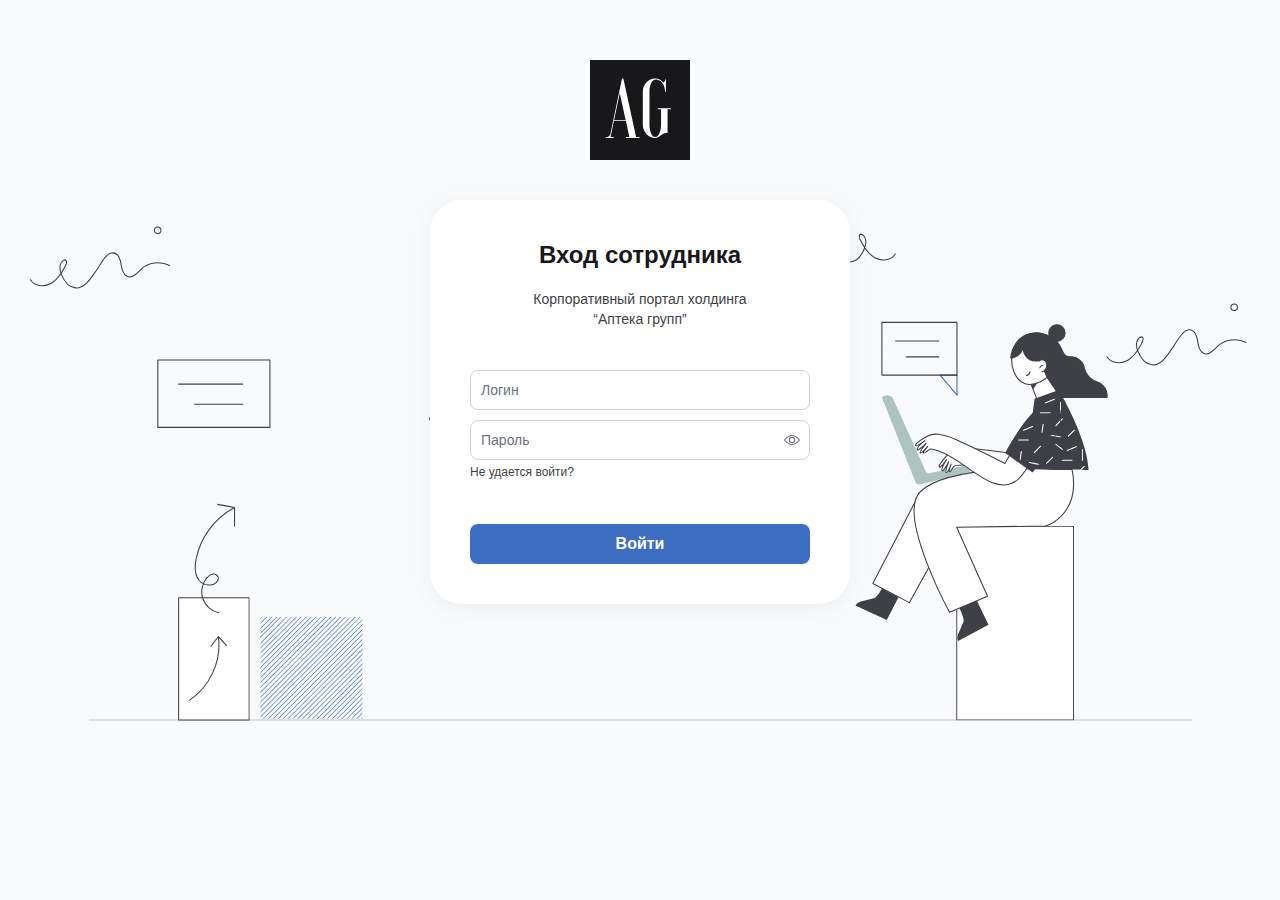
==== index.html @ 5dd35c18 "init: Initial commmit" ====
<!DOCTYPE html>
<html lang="ru">

<head>
	<meta charset="UTF-8">
	<meta http-equiv="X-UA-Compatible" content="IE=edge">
	<meta name="viewport" content="width=device-width, initial-scale=1.0">
	<title>АПТЕКА ГРУПП - Вход сотрудника</title>
	<meta property="og:title" content="АПТЕКА ГРУПП - Вход сотрудника">
	<meta property="og:description" content="Описание">
	<meta property="og:url" content="/">
	<meta property="og:site_name" content="АПТЕКА ГРУПП - Вход сотрудника">
	<!-- styles -->
	<link rel="stylesheet" href="css/vendor.min.css">
	<link rel="stylesheet" href="css/app.min.css">
</head>

<body>
	<!-- wrapper -->
	<div class="wrapper">
		<!-- content -->
		<div class="wrapper__content">
			<!-- auth -->
			<div class="auth" id="auth">
				<div class="auth__container">
					<div class="auth__wrap">
						<picture class="auth__logotype">
							<img src="img/logotype-square.svg" alt="AG">
						</picture>
						<div class="auth__wrapper">
							<div class="auth__top">
								<h1 class="auth__heading">Вход сотрудника</h1>
								<p class="auth__description">Корпоративный портал холдинга <br>“Аптека групп”</p>
							</div>
							<form action="#" class="auth-form auth__form">
								<div class="input-field auth-form__input">
									<div class="input-field__inner">
										<input type="text" class="input-field__input" placeholder="Логин">
									</div>
								</div>
								<div class="input-field auth-form__input">
									<div class="input-field__inner">
										<input type="password" class="input-field__input" placeholder="Пароль">
										<button class="input-field__visibility">
											<svg class="input-field__visibility-icon input-field__visibility-icon--default">
												<use xlink:href="img/sprite.svg#icon-eye"></use>
											</svg>
											<svg class="input-field__visibility-icon input-field__visibility-icon--active">
												<use xlink:href="img/sprite.svg#icon-eye-slash"></use>
											</svg>
										</button>
									</div>
								</div>
								<a href="#" class="auth-form__link">Не удается войти?</a>
								<button class="auth-form__btn btn">Войти</button>
							</form>
							<picture class="auth__img">
								<img src="img/auth-bg-mobile.svg" alt="Image">
							</picture>
						</div>
					</div>
				</div>
			</div>
			<!-- end of auth -->
		</div>
		<!-- end of content -->
	</div>
	<!-- end of wrapper -->
	<!-- scripts -->
	<script src="js/vendor.min.js"></script>
	<script src="js/app.min.js"></script>
</body>

</html>
---- css/app.min.css ----
body{position:relative;overflow-x:hidden;font-family:"Raleway",sans-serif;font-size:14px;line-height:1.25;color:#3f3f46;background:#f9fafb}ul,ol,li{display:block;padding:0;margin:0;list-style:none}h1,h2,h3,h4,h5,h6{margin:0;font-weight:normal;line-height:1.25;color:#18181b}p{margin:0}a{display:inline-block;color:#3f3f46;text-decoration:none;-webkit-transition:all .25s ease-in-out;transition:all .25s ease-in-out}a:hover{text-decoration:none;color:#3f3f46}a:active{color:#3f3f46}input[type=number]{-moz-appearance:textfield}input[type=number]::-webkit-outer-spin-button,input[type=number]::-webkit-inner-spin-button{display:none;-webkit-appearance:none;appearance:none;margin:0}picture{display:block}img{max-width:100%}svg{-webkit-transition:all .25s ease-in-out;transition:all .25s ease-in-out}.container{margin:0 auto;padding:0 20px;max-width:1374px;width:100%}@media screen and (min-width: 744px)and (max-width: 1023px){.container{padding:0 20px}}@media screen and (max-width: 743px){.container{padding:0 20px}}.btn{display:-webkit-box;display:-ms-flexbox;display:flex;-webkit-box-align:center;-ms-flex-align:center;align-items:center;-webkit-box-pack:center;-ms-flex-pack:center;justify-content:center;padding:12px 24px;width:-webkit-fit-content;width:-moz-fit-content;width:fit-content;font-size:16px;font-weight:600;line-height:1;text-align:center;color:#fff;background:#3e6ec1;border:none;border-radius:8px;-webkit-transition:all .25s ease-in-out;transition:all .25s ease-in-out}.btn:focus{outline:none}.btn:hover{color:#fff}@media screen and (hover: hover){.btn:hover{background:#2563eb}}.input-field__inner{position:relative;width:100%}.input-field__input{-webkit-appearance:none;-moz-appearance:none;appearance:none;display:block;padding:11px 10px;width:100%;font-size:14px;font-weight:normal;line-height:1;text-align:left;color:#3f3f46;background:#fff;border:1px solid #d4d4d8;border-radius:8px;-webkit-transition:all .25s ease-in-out;transition:all .25s ease-in-out}.input-field__input::-webkit-input-placeholder{opacity:1;color:#6b7280}.input-field__input::-moz-placeholder{opacity:1;color:#6b7280}.input-field__input:-ms-input-placeholder{opacity:1;color:#6b7280}.input-field__input::-ms-input-placeholder{opacity:1;color:#6b7280}.input-field__input::placeholder{opacity:1;color:#6b7280}.input-field__input:focus{outline:none;border-color:#2563eb}@media screen and (hover: hover){.input-field__input:hover{border-color:#2563eb}}.input-field__visibility{position:absolute;top:50%;right:8px;z-index:1;-webkit-transform:translate(0, -50%);-ms-transform:translate(0, -50%);transform:translate(0, -50%);display:-webkit-box;display:-ms-flexbox;display:flex;-webkit-box-align:center;-ms-flex-align:center;align-items:center;-webkit-box-pack:center;-ms-flex-pack:center;justify-content:center;padding:0;min-width:20px;width:20px;height:20px;font-size:0;background:rgba(0,0,0,0);border:none;border-radius:0;-webkit-transition:all .25s ease-in-out;transition:all .25s ease-in-out}.input-field__visibility:focus{outline:none}.input-field__visibility.is--active .input-field__visibility-icon--default{opacity:0}.input-field__visibility.is--active .input-field__visibility-icon--active{opacity:1}@media screen and (hover: hover){.input-field__visibility:hover>svg{color:#2563eb}}.input-field__visibility-icon{position:absolute;top:50%;left:50%;-webkit-transform:translate(-50%, -50%);-ms-transform:translate(-50%, -50%);transform:translate(-50%, -50%);min-width:16px;width:16px;height:16px;color:#6b7280}.input-field__visibility-icon--active{opacity:0}.fixed{-webkit-transition:all .25s ease-in-out,margin 0s;transition:all .25s ease-in-out,margin 0s}.wrapper{display:-webkit-box;display:-ms-flexbox;display:flex;-webkit-box-orient:vertical;-webkit-box-direction:normal;-ms-flex-direction:column;flex-direction:column;min-height:100vh}.wrapper__content{-webkit-box-flex:1;-ms-flex:1 1 100%;flex:1 1 100%}.auth{position:relative;z-index:1;padding:60px 0;min-height:100dvh}@media screen and (min-width: 768px){.auth::before{content:"";position:absolute;left:50%;bottom:10%;z-index:-1;-webkit-transform:translate(-50%, 0);-ms-transform:translate(-50%, 0);transform:translate(-50%, 0);display:block;width:100%;max-height:100dvh;height:665px;background-image:url(../img/auth-bg.svg);background-repeat:no-repeat;background-size:contain;background-position:center center}}.auth__container{padding:0 40px;width:100%}@media screen and (max-width: 767px){.auth__container{padding:0 20px}}.auth__wrap{margin-right:auto;margin-left:auto;max-width:420px;width:100%}.auth__logotype{display:block;margin:0 auto 40px;min-width:100px;width:100px;height:100px}.auth__logotype img{display:block;width:100%;height:100%;-o-object-fit:contain;object-fit:contain}@media screen and (max-width: 767px){.auth__logotype{margin:0 auto 20px;min-width:80px;width:80px;height:80px}}@media screen and (min-width: 768px){.auth__wrapper{padding:40px;background:#fff;border-radius:32px;-webkit-box-shadow:0px 4px 25px 0px rgba(0,0,0,.05);box-shadow:0px 4px 25px 0px rgba(0,0,0,.05)}}.auth__top{text-align:center}.auth__heading{font-size:24px;font-weight:600}.auth__description{margin-top:20px;font-size:14px;font-weight:normal;line-height:1.42}.auth__form{margin-top:40px}.auth__img{display:block;margin-top:16px;width:100%;height:173px}.auth__img img{display:block;width:100%;height:100%;-o-object-fit:contain;object-fit:contain}@media screen and (min-width: 768px){.auth__img{display:none}}.auth-form__input{width:100%}.auth-form__input+.auth-form__input{margin-top:10px}.auth-form__link{display:block;margin-top:5px;width:-webkit-fit-content;width:-moz-fit-content;width:fit-content;font-size:12px;font-weight:normal}@media screen and (hover: hover){.auth-form__link:hover{color:#2563eb}}.auth-form__btn{margin-top:44px;width:100%}
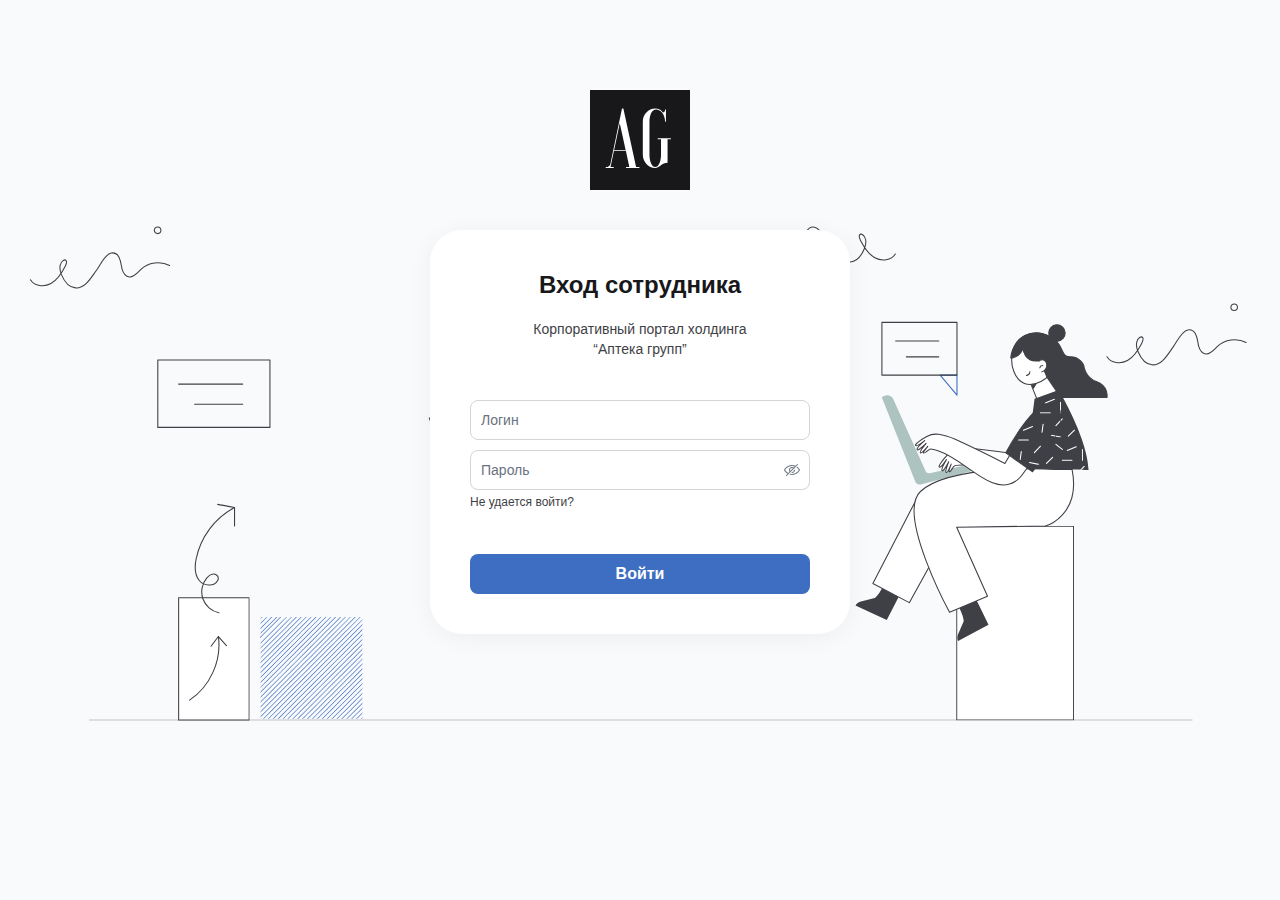
==== commit d8fa431d: "fix: Improvements" ====
--- a/index.html
+++ b/index.html
@@ -43,16 +43,19 @@
 										<input type="password" class="input-field__input" placeholder="Пароль">
 										<button class="input-field__visibility">
 											<svg class="input-field__visibility-icon input-field__visibility-icon--default">
-												<use xlink:href="img/sprite.svg#icon-eye"></use>
+												<use xlink:href="img/sprite.svg#icon-eye-slash"></use>
 											</svg>
 											<svg class="input-field__visibility-icon input-field__visibility-icon--active">
-												<use xlink:href="img/sprite.svg#icon-eye-slash"></use>
+												<use xlink:href="img/sprite.svg#icon-eye"></use>
 											</svg>
 										</button>
 									</div>
 								</div>
-								<a href="#" class="auth-form__link">Не удается войти?</a>
-								<button class="auth-form__btn btn">Войти</button>
+								<a href="restore-password.html" class="auth-form__help">Не удается войти?</a>
+								<div class="auth-form__bottom">
+									<span class="auth-form__error">Несуществующий пользователь или пароль</span>
+									<button class="auth-form__btn btn">Войти</button>
+								</div>
 							</form>
 							<picture class="auth__img">
 								<img src="img/auth-bg-mobile.svg" alt="Image">
--- a/css/app.min.css
+++ b/css/app.min.css
@@ -1 +1 @@
-body{position:relative;overflow-x:hidden;font-family:"Raleway",sans-serif;font-size:14px;line-height:1.25;color:#3f3f46;background:#f9fafb}ul,ol,li{display:block;padding:0;margin:0;list-style:none}h1,h2,h3,h4,h5,h6{margin:0;font-weight:normal;line-height:1.25;color:#18181b}p{margin:0}a{display:inline-block;color:#3f3f46;text-decoration:none;-webkit-transition:all .25s ease-in-out;transition:all .25s ease-in-out}a:hover{text-decoration:none;color:#3f3f46}a:active{color:#3f3f46}input[type=number]{-moz-appearance:textfield}input[type=number]::-webkit-outer-spin-button,input[type=number]::-webkit-inner-spin-button{display:none;-webkit-appearance:none;appearance:none;margin:0}picture{display:block}img{max-width:100%}svg{-webkit-transition:all .25s ease-in-out;transition:all .25s ease-in-out}.container{margin:0 auto;padding:0 20px;max-width:1374px;width:100%}@media screen and (min-width: 744px)and (max-width: 1023px){.container{padding:0 20px}}@media screen and (max-width: 743px){.container{padding:0 20px}}.btn{display:-webkit-box;display:-ms-flexbox;display:flex;-webkit-box-align:center;-ms-flex-align:center;align-items:center;-webkit-box-pack:center;-ms-flex-pack:center;justify-content:center;padding:12px 24px;width:-webkit-fit-content;width:-moz-fit-content;width:fit-content;font-size:16px;font-weight:600;line-height:1;text-align:center;color:#fff;background:#3e6ec1;border:none;border-radius:8px;-webkit-transition:all .25s ease-in-out;transition:all .25s ease-in-out}.btn:focus{outline:none}.btn:hover{color:#fff}@media screen and (hover: hover){.btn:hover{background:#2563eb}}.input-field__inner{position:relative;width:100%}.input-field__input{-webkit-appearance:none;-moz-appearance:none;appearance:none;display:block;padding:11px 10px;width:100%;font-size:14px;font-weight:normal;line-height:1;text-align:left;color:#3f3f46;background:#fff;border:1px solid #d4d4d8;border-radius:8px;-webkit-transition:all .25s ease-in-out;transition:all .25s ease-in-out}.input-field__input::-webkit-input-placeholder{opacity:1;color:#6b7280}.input-field__input::-moz-placeholder{opacity:1;color:#6b7280}.input-field__input:-ms-input-placeholder{opacity:1;color:#6b7280}.input-field__input::-ms-input-placeholder{opacity:1;color:#6b7280}.input-field__input::placeholder{opacity:1;color:#6b7280}.input-field__input:focus{outline:none;border-color:#2563eb}@media screen and (hover: hover){.input-field__input:hover{border-color:#2563eb}}.input-field__visibility{position:absolute;top:50%;right:8px;z-index:1;-webkit-transform:translate(0, -50%);-ms-transform:translate(0, -50%);transform:translate(0, -50%);display:-webkit-box;display:-ms-flexbox;display:flex;-webkit-box-align:center;-ms-flex-align:center;align-items:center;-webkit-box-pack:center;-ms-flex-pack:center;justify-content:center;padding:0;min-width:20px;width:20px;height:20px;font-size:0;background:rgba(0,0,0,0);border:none;border-radius:0;-webkit-transition:all .25s ease-in-out;transition:all .25s ease-in-out}.input-field__visibility:focus{outline:none}.input-field__visibility.is--active .input-field__visibility-icon--default{opacity:0}.input-field__visibility.is--active .input-field__visibility-icon--active{opacity:1}@media screen and (hover: hover){.input-field__visibility:hover>svg{color:#2563eb}}.input-field__visibility-icon{position:absolute;top:50%;left:50%;-webkit-transform:translate(-50%, -50%);-ms-transform:translate(-50%, -50%);transform:translate(-50%, -50%);min-width:16px;width:16px;height:16px;color:#6b7280}.input-field__visibility-icon--active{opacity:0}.fixed{-webkit-transition:all .25s ease-in-out,margin 0s;transition:all .25s ease-in-out,margin 0s}.wrapper{display:-webkit-box;display:-ms-flexbox;display:flex;-webkit-box-orient:vertical;-webkit-box-direction:normal;-ms-flex-direction:column;flex-direction:column;min-height:100vh}.wrapper__content{-webkit-box-flex:1;-ms-flex:1 1 100%;flex:1 1 100%}.auth{position:relative;z-index:1;padding:60px 0;min-height:100dvh}@media screen and (min-width: 768px){.auth::before{content:"";position:absolute;left:50%;bottom:10%;z-index:-1;-webkit-transform:translate(-50%, 0);-ms-transform:translate(-50%, 0);transform:translate(-50%, 0);display:block;width:100%;max-height:100dvh;height:665px;background-image:url(../img/auth-bg.svg);background-repeat:no-repeat;background-size:contain;background-position:center center}}.auth__container{padding:0 40px;width:100%}@media screen and (max-width: 767px){.auth__container{padding:0 20px}}.auth__wrap{margin-right:auto;margin-left:auto;max-width:420px;width:100%}.auth__logotype{display:block;margin:0 auto 40px;min-width:100px;width:100px;height:100px}.auth__logotype img{display:block;width:100%;height:100%;-o-object-fit:contain;object-fit:contain}@media screen and (max-width: 767px){.auth__logotype{margin:0 auto 20px;min-width:80px;width:80px;height:80px}}@media screen and (min-width: 768px){.auth__wrapper{padding:40px;background:#fff;border-radius:32px;-webkit-box-shadow:0px 4px 25px 0px rgba(0,0,0,.05);box-shadow:0px 4px 25px 0px rgba(0,0,0,.05)}}.auth__top{text-align:center}.auth__heading{font-size:24px;font-weight:600}.auth__description{margin-top:20px;font-size:14px;font-weight:normal;line-height:1.42}.auth__form{margin-top:40px}.auth__img{display:block;margin-top:16px;width:100%;height:173px}.auth__img img{display:block;width:100%;height:100%;-o-object-fit:contain;object-fit:contain}@media screen and (min-width: 768px){.auth__img{display:none}}.auth-form__input{width:100%}.auth-form__input+.auth-form__input{margin-top:10px}.auth-form__link{display:block;margin-top:5px;width:-webkit-fit-content;width:-moz-fit-content;width:fit-content;font-size:12px;font-weight:normal}@media screen and (hover: hover){.auth-form__link:hover{color:#2563eb}}.auth-form__btn{margin-top:44px;width:100%}+body{position:relative;overflow-x:hidden;font-family:"Raleway",sans-serif;font-size:14px;line-height:1.25;color:#3f3f46;background:#f9fafb}ul,ol,li{display:block;padding:0;margin:0;list-style:none}h1,h2,h3,h4,h5,h6{margin:0;font-weight:normal;line-height:1.25;color:#18181b}p{margin:0}a{display:inline-block;color:#3f3f46;text-decoration:none;-webkit-transition:all .25s ease-in-out;transition:all .25s ease-in-out}a:hover{text-decoration:none;color:#3f3f46}a:active{color:#3f3f46}input[type=number]{-moz-appearance:textfield}input[type=number]::-webkit-outer-spin-button,input[type=number]::-webkit-inner-spin-button{display:none;-webkit-appearance:none;appearance:none;margin:0}picture{display:block}img{max-width:100%}svg{-webkit-transition:all .25s ease-in-out;transition:all .25s ease-in-out}.container{margin:0 auto;padding:0 20px;max-width:1374px;width:100%}@media screen and (min-width: 744px)and (max-width: 1023px){.container{padding:0 20px}}@media screen and (max-width: 743px){.container{padding:0 20px}}.btn{display:-webkit-box;display:-ms-flexbox;display:flex;-webkit-box-align:center;-ms-flex-align:center;align-items:center;-webkit-box-pack:center;-ms-flex-pack:center;justify-content:center;padding:12px 24px;width:-webkit-fit-content;width:-moz-fit-content;width:fit-content;font-size:16px;font-weight:600;line-height:1;text-align:center;color:#fff;background:#3e6ec1;border:none;border-radius:8px;-webkit-transition:all .25s ease-in-out;transition:all .25s ease-in-out}.btn:focus{outline:none}.btn:hover{color:#fff}@media screen and (hover: hover){.btn:hover{background:#2563eb}}.input-field__inner{position:relative;width:100%}.input-field__input{-webkit-appearance:none;-moz-appearance:none;appearance:none;display:block;padding:11px 10px;width:100%;font-size:14px;font-weight:normal;line-height:1;text-align:left;color:#3f3f46;background:#fff;border:1px solid #d4d4d8;border-radius:8px;-webkit-transition:all .25s ease-in-out;transition:all .25s ease-in-out}.input-field__input::-webkit-input-placeholder{opacity:1;color:#6b7280}.input-field__input::-moz-placeholder{opacity:1;color:#6b7280}.input-field__input:-ms-input-placeholder{opacity:1;color:#6b7280}.input-field__input::-ms-input-placeholder{opacity:1;color:#6b7280}.input-field__input::placeholder{opacity:1;color:#6b7280}.input-field__input:focus{outline:none;border-color:#2563eb}@media screen and (hover: hover){.input-field__input:hover{border-color:#2563eb}}.input-field__visibility{position:absolute;top:50%;right:8px;z-index:1;-webkit-transform:translate(0, -50%);-ms-transform:translate(0, -50%);transform:translate(0, -50%);display:-webkit-box;display:-ms-flexbox;display:flex;-webkit-box-align:center;-ms-flex-align:center;align-items:center;-webkit-box-pack:center;-ms-flex-pack:center;justify-content:center;padding:0;min-width:20px;width:20px;height:20px;font-size:0;background:rgba(0,0,0,0);border:none;border-radius:0;-webkit-transition:all .25s ease-in-out;transition:all .25s ease-in-out}.input-field__visibility:focus{outline:none}.input-field__visibility.is--active .input-field__visibility-icon--default{opacity:0}.input-field__visibility.is--active .input-field__visibility-icon--active{opacity:1}@media screen and (hover: hover){.input-field__visibility:hover>svg{color:#2563eb}}.input-field__visibility-icon{position:absolute;top:50%;left:50%;-webkit-transform:translate(-50%, -50%);-ms-transform:translate(-50%, -50%);transform:translate(-50%, -50%);min-width:16px;width:16px;height:16px;color:#6b7280}.input-field__visibility-icon--active{opacity:0}.fixed{-webkit-transition:all .25s ease-in-out,margin 0s;transition:all .25s ease-in-out,margin 0s}.wrapper{display:-webkit-box;display:-ms-flexbox;display:flex;-webkit-box-orient:vertical;-webkit-box-direction:normal;-ms-flex-direction:column;flex-direction:column;min-height:100vh}.wrapper__content{-webkit-box-flex:1;-ms-flex:1 1 100%;flex:1 1 100%}.auth{position:relative;z-index:1;padding:90px 0;min-height:100dvh}@media screen and (min-width: 768px){.auth::before{content:"";position:absolute;left:50%;bottom:10%;z-index:-1;-webkit-transform:translate(-50%, 0);-ms-transform:translate(-50%, 0);transform:translate(-50%, 0);display:block;width:100%;max-height:100dvh;height:665px;background-image:url(../img/auth-bg.svg);background-repeat:no-repeat;background-size:contain;background-position:center center}}.auth__container{padding:0 40px;width:100%}@media screen and (max-width: 767px){.auth__container{padding:0 20px}}.auth__wrap{margin-right:auto;margin-left:auto;max-width:420px;width:100%}.auth__logotype{display:block;margin:0 auto 40px;min-width:100px;width:100px;height:100px}.auth__logotype img{display:block;width:100%;height:100%;-o-object-fit:contain;object-fit:contain}@media screen and (max-width: 767px){.auth__logotype{margin:0 auto 20px;min-width:80px;width:80px;height:80px}}@media screen and (min-width: 768px){.auth__wrapper{padding:40px;background:#fff;border-radius:32px;-webkit-box-shadow:0px 4px 25px 0px rgba(0,0,0,.05);box-shadow:0px 4px 25px 0px rgba(0,0,0,.05)}}.auth__top{text-align:center}.auth__heading{font-size:24px;font-weight:600}.auth__description{margin-top:20px;font-size:14px;font-weight:normal;line-height:1.42}.auth__form{margin-top:40px}.auth__img{display:block;margin-top:16px;width:100%;height:173px}.auth__img img{display:block;width:100%;height:100%;-o-object-fit:contain;object-fit:contain}@media screen and (min-width: 768px){.auth__img{display:none}}.auth-form.is--error .input-field__input{border-color:#e14d4d}.auth-form.is--error .btn{background:#e14d4d}.auth-form.is--error .auth-form__error{opacity:1;visibility:visible;pointer-events:all}.auth-form__input{width:100%}.auth-form__input+.auth-form__input{margin-top:10px}.auth-form__help{display:block;margin-top:5px;width:-webkit-fit-content;width:-moz-fit-content;width:fit-content;font-size:12px;font-weight:normal}@media screen and (hover: hover){.auth-form__help[href]:hover{color:#2563eb}}.auth-form__code{display:block;margin:24px auto 0;padding:0;width:-webkit-fit-content;width:-moz-fit-content;width:fit-content;font-size:14px;font-weight:normal;text-align:center;background:rgba(0,0,0,0);border:none;border-radius:0;-webkit-transition:all .25s ease-in-out;transition:all .25s ease-in-out}.auth-form__code:focus{outline:none}.auth-form__code[disabled]{color:#3f3f46}@media screen and (hover: hover){.auth-form__code:not([disabled]):hover{color:#2563eb}}.auth-form__bottom{margin-top:20px}.auth-form__error{display:block;width:-webkit-fit-content;width:-moz-fit-content;width:fit-content;font-size:12px;font-weight:normal;opacity:0;visibility:hidden;color:#e14d4d;pointer-events:none;-webkit-transition:all .25s ease-in-out;transition:all .25s ease-in-out}.auth-form__error+.auth-form__btn{margin-top:9px}.auth-form__btn{width:100%}